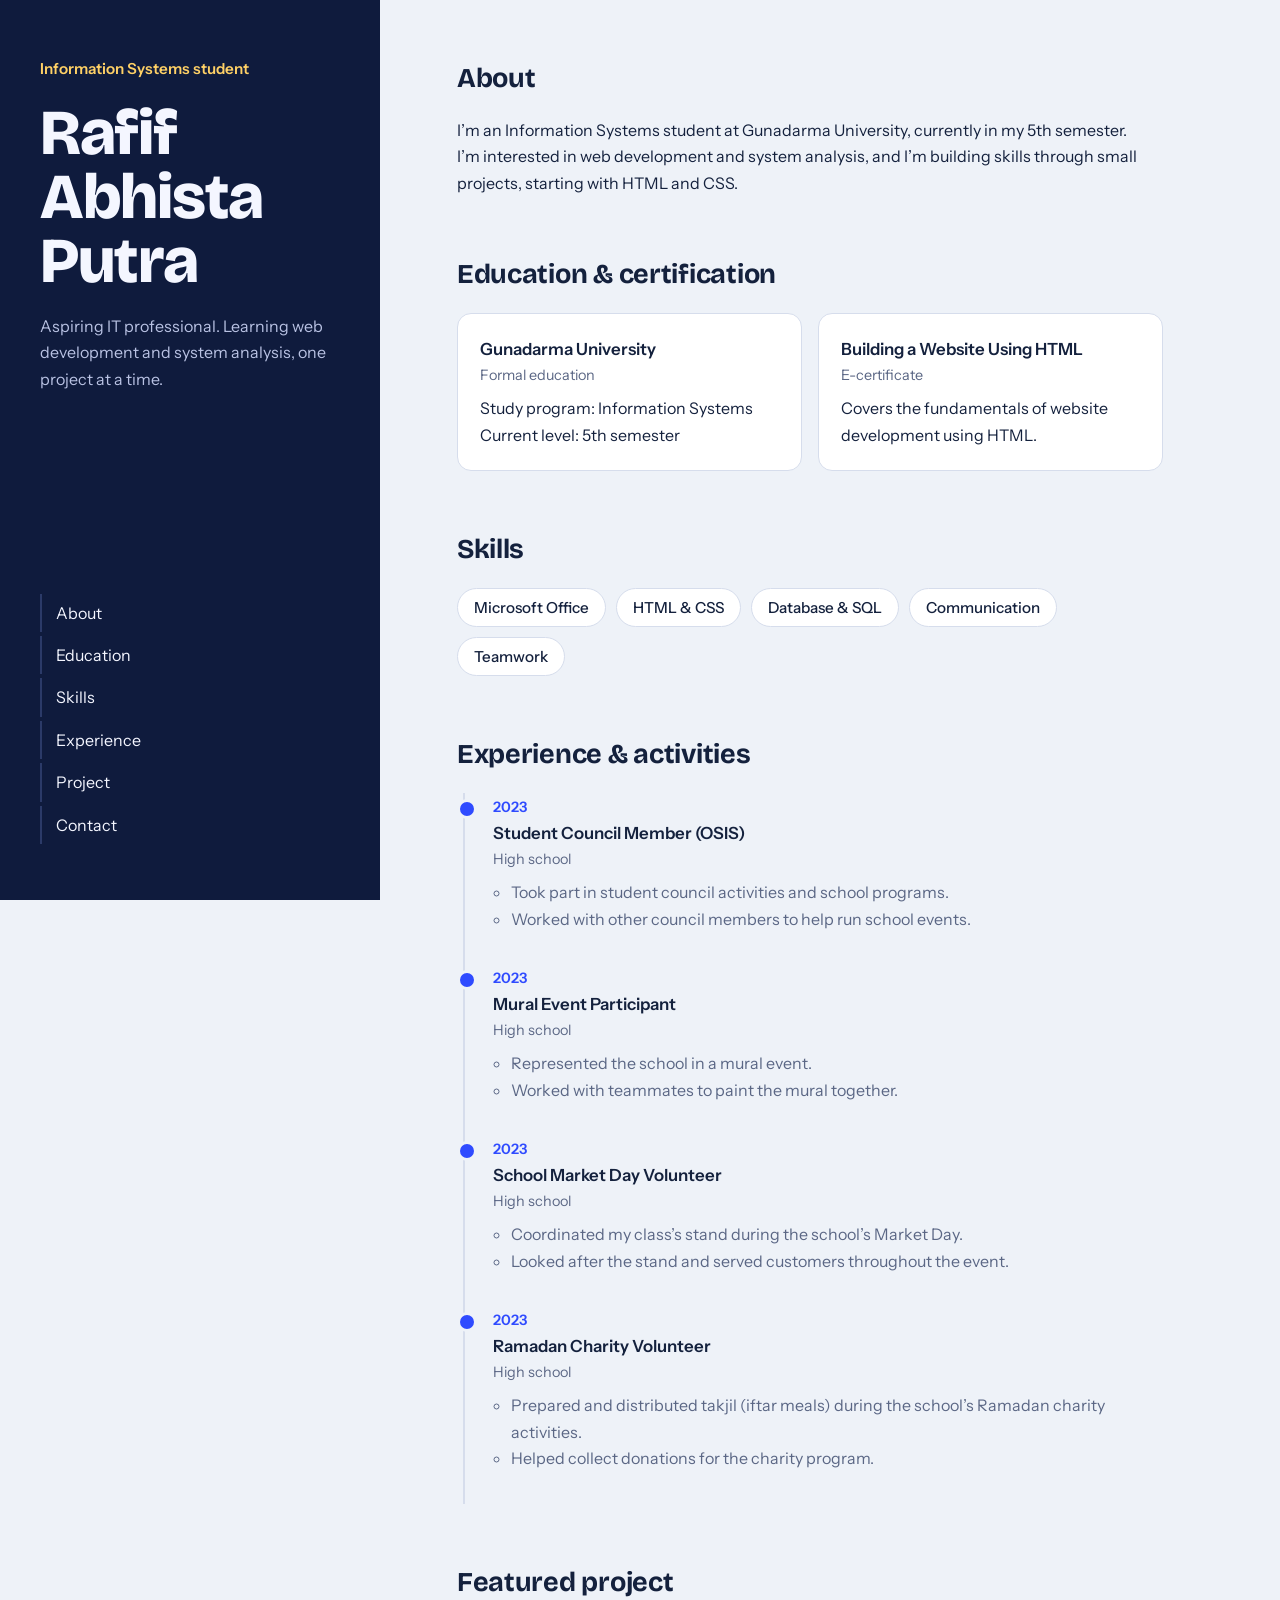
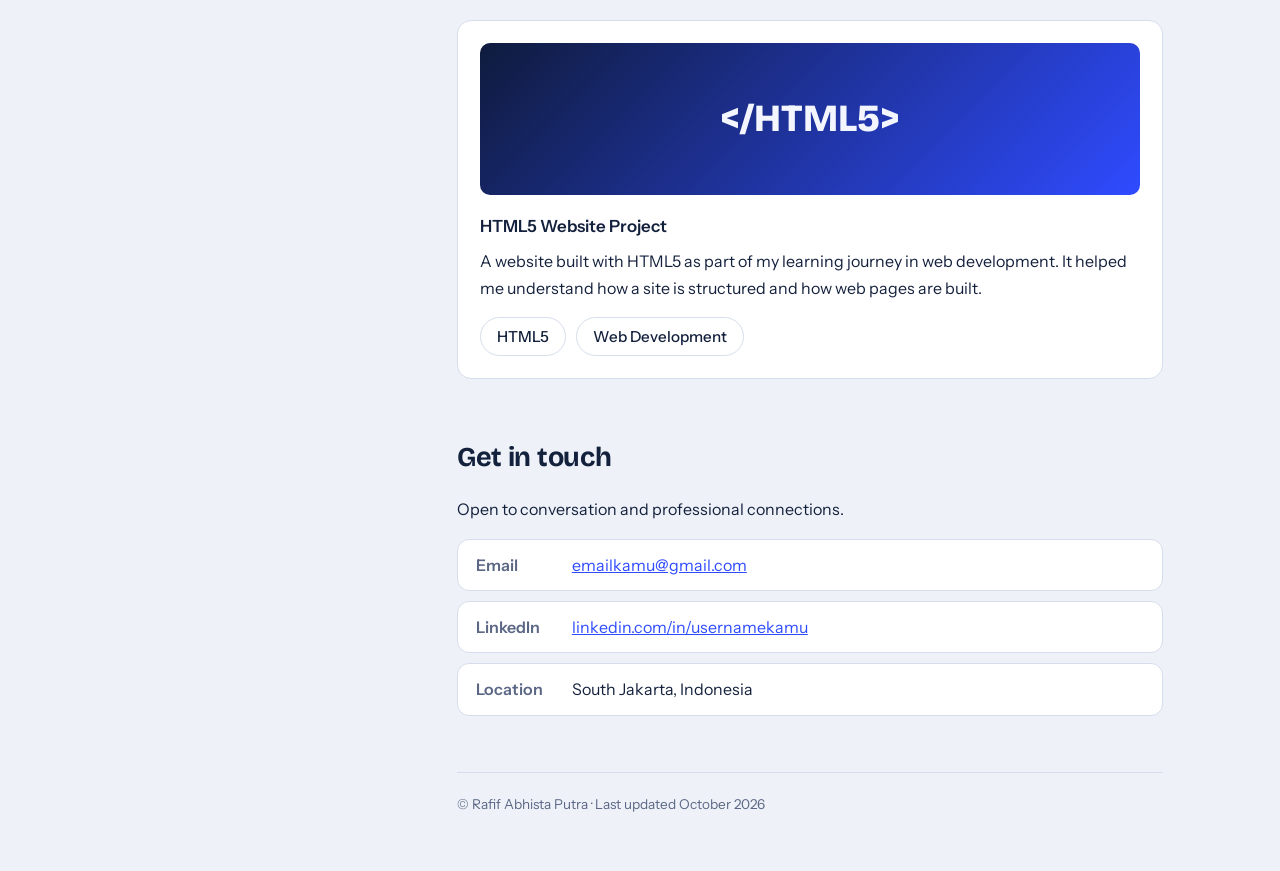
==== index.html @ eb9966f5 "Add files via upload" ====
<!DOCTYPE html>
<html lang="en">
<head>
<meta charset="UTF-8">
<meta name="viewport" content="width=device-width, initial-scale=1">
<title>Rafif Abhista Putra | CV</title>
<meta name="description" content="CV and portfolio of Rafif Abhista Putra, Information Systems student at Gunadarma University.">
<link rel="preconnect" href="https://fonts.googleapis.com">
<link rel="preconnect" href="https://fonts.gstatic.com" crossorigin>
<link href="https://fonts.googleapis.com/css2?family=Bricolage+Grotesque:wght@600;800&family=Instrument+Sans:wght@400;500;600&display=swap" rel="stylesheet">
<link rel="stylesheet" href="style.css">
</head>
<body>
<div class="layout">

  <header class="side">
    <p class="role">Information Systems student</p>
    <h1>Rafif<br>Abhista<br>Putra</h1>
    <p class="tag">Aspiring IT professional. Learning web development and system analysis, one project at a time.</p>
    <nav aria-label="Sections">
      <a href="#about">About</a>
      <a href="#education">Education</a>
      <a href="#skills">Skills</a>
      <a href="#experience">Experience</a>
      <a href="#project">Project</a>
      <a href="#contact">Contact</a>
    </nav>
  </header>

  <main>
    <section id="about">
      <h2>About</h2>
      <p>I’m an Information Systems student at Gunadarma University, currently in my 5th semester. I’m interested in web development and system analysis, and I’m building skills through small projects, starting with HTML and CSS.</p>
    </section>

    <section id="education">
      <h2>Education &amp; certification</h2>
      <div class="grid">
        <article class="card">
          <h3>Gunadarma University</h3>
          <p class="meta">Formal education</p>
          <p>Study program: Information Systems<br>Current level: 5th semester</p>
        </article>
        <article class="card">
          <h3>Building a Website Using HTML</h3>
          <p class="meta">E-certificate</p>
          <p>Covers the fundamentals of website development using HTML.</p>
        </article>
      </div>
    </section>

    <section id="skills">
      <h2>Skills</h2>
      <ul class="chips">
        <li>Microsoft Office</li>
        <li>HTML &amp; CSS</li>
        <li>Database &amp; SQL</li>
        <li>Communication</li>
        <li>Teamwork</li>
      </ul>
    </section>

    <section id="experience">
      <h2>Experience &amp; activities</h2>
      <ol class="timeline">
        <li>
          <time>2023</time>
          <h3>Student Council Member (OSIS)</h3>
          <p class="meta">High school</p>
          <ul>
            <li>Took part in student council activities and school programs.</li>
            <li>Worked with other council members to help run school events.</li>
          </ul>
        </li>
        <li>
          <time>2023</time>
          <h3>Mural Event Participant</h3>
          <p class="meta">High school</p>
          <ul>
            <li>Represented the school in a mural event.</li>
            <li>Worked with teammates to paint the mural together.</li>
          </ul>
        </li>
        <li>
          <time>2023</time>
          <h3>School Market Day Volunteer</h3>
          <p class="meta">High school</p>
          <ul>
            <li>Coordinated my class’s stand during the school’s Market Day.</li>
            <li>Looked after the stand and served customers throughout the event.</li>
          </ul>
        </li>
        <li>
          <time>2023</time>
          <h3>Ramadan Charity Volunteer</h3>
          <p class="meta">High school</p>
          <ul>
            <li>Prepared and distributed takjil (iftar meals) during the school’s Ramadan charity activities.</li>
            <li>Helped collect donations for the charity program.</li>
          </ul>
        </li>
      </ol>
    </section>

    <section id="project">
      <h2>Featured project</h2>
      <article class="card project">
        <div class="banner" aria-hidden="true">&lt;/HTML5&gt;</div>
        <h3>HTML5 Website Project</h3>
        <p>A website built with HTML5 as part of my learning journey in web development. It helped me understand how a site is structured and how web pages are built.</p>
        <ul class="chips"><li>HTML5</li><li>Web Development</li></ul>
      </article>
    </section>

    <section id="contact">
      <h2>Get in touch</h2>
      <p>Open to conversation and professional connections.</p>
      <ul class="contact">
        <li><span>Email</span><a href="mailto:emailkamu@gmail.com">emailkamu@gmail.com</a></li>
        <li><span>LinkedIn</span><a href="https://www.linkedin.com/in/usernamekamu">linkedin.com/in/usernamekamu</a></li>
        <li><span>Location</span>South Jakarta, Indonesia</li>
      </ul>
    </section>

    <footer>© Rafif Abhista Putra · Last updated October 2026</footer>
  </main>

</div>
</body>
</html>
---- style.css ----
:root {
  --bg: #eef2f8;
  --surface: #ffffff;
  --ink: #14213d;
  --muted: #5b6785;
  --line: #d6ddec;
  --brand: #2f4bff;
  --side: #0f1b3d;
  --side-ink: #f4f6ff;
  --accent: #ffd166;
}

* { box-sizing: border-box; margin: 0; padding: 0; }
html { scroll-behavior: smooth; }

body {
  font-family: "Instrument Sans", system-ui, -apple-system, "Segoe UI", sans-serif;
  background: var(--bg);
  color: var(--ink);
  line-height: 1.65;
}

a { color: var(--brand); }
:focus-visible { outline: 3px solid var(--accent); outline-offset: 3px; }

.layout {
  display: grid;
  grid-template-columns: minmax(280px, 380px) 1fr;
  min-height: 100vh;
}

/* Sidebar */
.side {
  background: var(--side);
  color: var(--side-ink);
  padding: 56px 40px;
  position: sticky;
  top: 0;
  height: 100vh;
  display: flex;
  flex-direction: column;
  gap: 20px;
}
.role { color: var(--accent); font-weight: 600; font-size: 0.95rem; }
.side h1 {
  font-family: "Bricolage Grotesque", Georgia, serif;
  font-weight: 800;
  font-size: clamp(2.6rem, 5vw, 4rem);
  line-height: 1;
  letter-spacing: -0.02em;
}
.tag { color: #b9c2e3; max-width: 30ch; }
.side nav { margin-top: auto; display: flex; flex-direction: column; gap: 4px; }
.side nav a {
  color: var(--side-ink);
  text-decoration: none;
  padding: 6px 0 6px 14px;
  border-left: 2px solid #2b3a68;
  transition: border-color 0.2s, padding-left 0.2s;
}
.side nav a:hover { border-color: var(--accent); padding-left: 20px; }

/* Content */
main { padding: 56px clamp(24px, 6vw, 80px); max-width: 860px; }
section { margin-bottom: 56px; scroll-margin-top: 24px; }
h2 {
  font-family: "Bricolage Grotesque", Georgia, serif;
  font-size: 1.7rem;
  letter-spacing: -0.01em;
  margin-bottom: 16px;
}
h3 { font-size: 1.05rem; font-weight: 600; }
.meta { color: var(--muted); font-size: 0.9rem; margin-bottom: 8px; }
section > p { max-width: 62ch; }

.grid { display: grid; grid-template-columns: repeat(auto-fit, minmax(240px, 1fr)); gap: 16px; }
.card {
  background: var(--surface);
  border: 1px solid var(--line);
  border-radius: 14px;
  padding: 22px;
}

/* Skills / chips */
.chips { list-style: none; display: flex; flex-wrap: wrap; gap: 10px; }
.chips li {
  background: var(--surface);
  border: 1px solid var(--line);
  border-radius: 999px;
  padding: 6px 16px;
  font-weight: 500;
  font-size: 0.95rem;
}

/* Timeline */
.timeline { list-style: none; border-left: 2px solid var(--line); margin-left: 6px; }
.timeline > li { position: relative; padding: 0 0 32px 28px; }
.timeline > li::before {
  content: "";
  position: absolute;
  left: -8px; top: 6px;
  width: 14px; height: 14px;
  background: var(--brand);
  border: 3px solid var(--bg);
  border-radius: 50%;
}
.timeline time { font-weight: 600; color: var(--brand); font-size: 0.9rem; }
.timeline ul { padding-left: 18px; color: var(--muted); }

/* Project */
.project .banner {
  background: linear-gradient(135deg, var(--side), var(--brand));
  color: var(--side-ink);
  font-family: "Bricolage Grotesque", Georgia, serif;
  font-weight: 800;
  font-size: clamp(1.6rem, 4vw, 2.4rem);
  text-align: center;
  padding: 44px 16px;
  border-radius: 10px;
  margin-bottom: 18px;
}
.project p { margin: 8px 0 16px; }

/* Contact */
.contact { list-style: none; display: grid; gap: 10px; margin-top: 16px; }
.contact li {
  background: var(--surface);
  border: 1px solid var(--line);
  border-radius: 12px;
  padding: 12px 18px;
  display: flex;
  gap: 16px;
  flex-wrap: wrap;
}
.contact span { min-width: 80px; color: var(--muted); font-weight: 600; }

footer { color: var(--muted); font-size: 0.85rem; border-top: 1px solid var(--line); padding-top: 20px; }

/* Mobile */
@media (max-width: 800px) {
  .layout { grid-template-columns: 1fr; }
  .side { position: static; height: auto; padding: 40px 24px; }
  .side nav { flex-direction: row; flex-wrap: wrap; gap: 8px 16px; margin-top: 8px; }
  .side nav a { border-left: 0; padding: 4px 0; border-bottom: 2px solid #2b3a68; }
  .side nav a:hover { padding-left: 0; }
  main { padding: 40px 24px; }
}

@media (prefers-reduced-motion: reduce) {
  html { scroll-behavior: auto; }
  * { transition: none !important; }
}
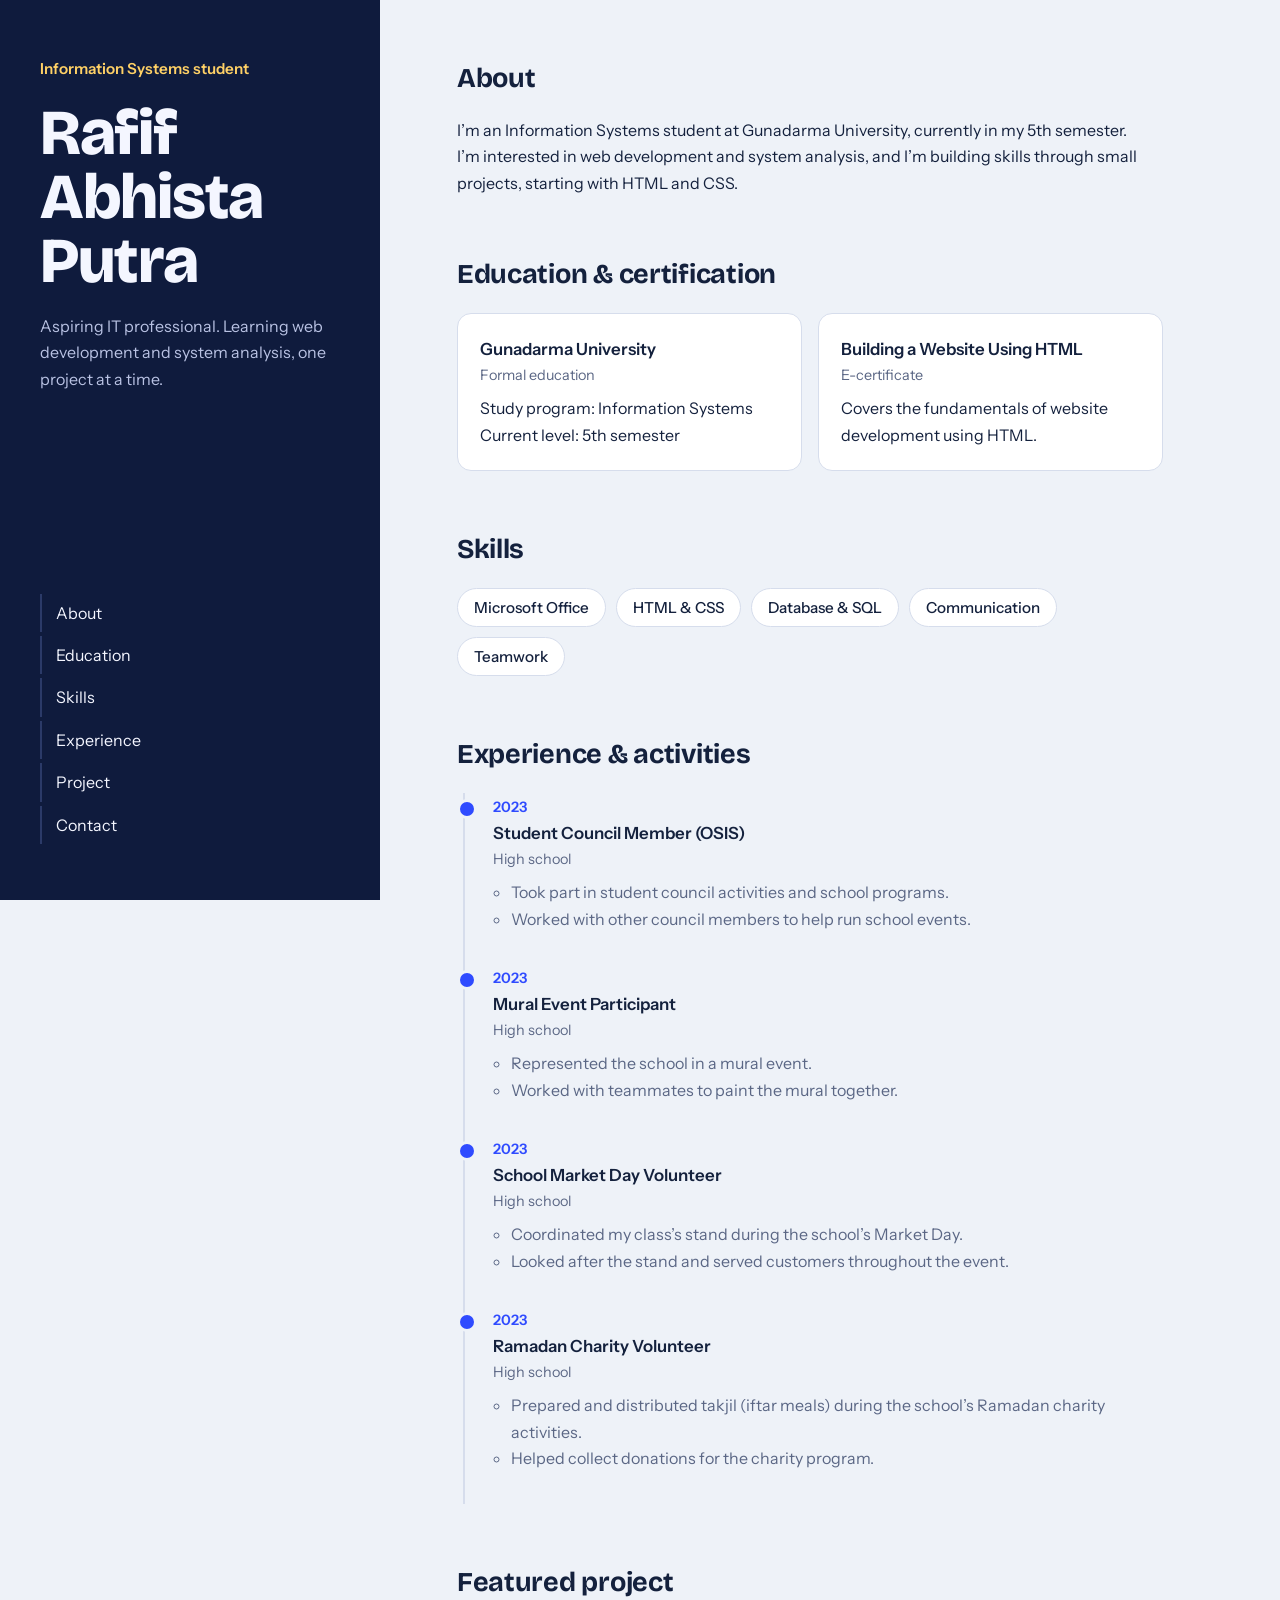
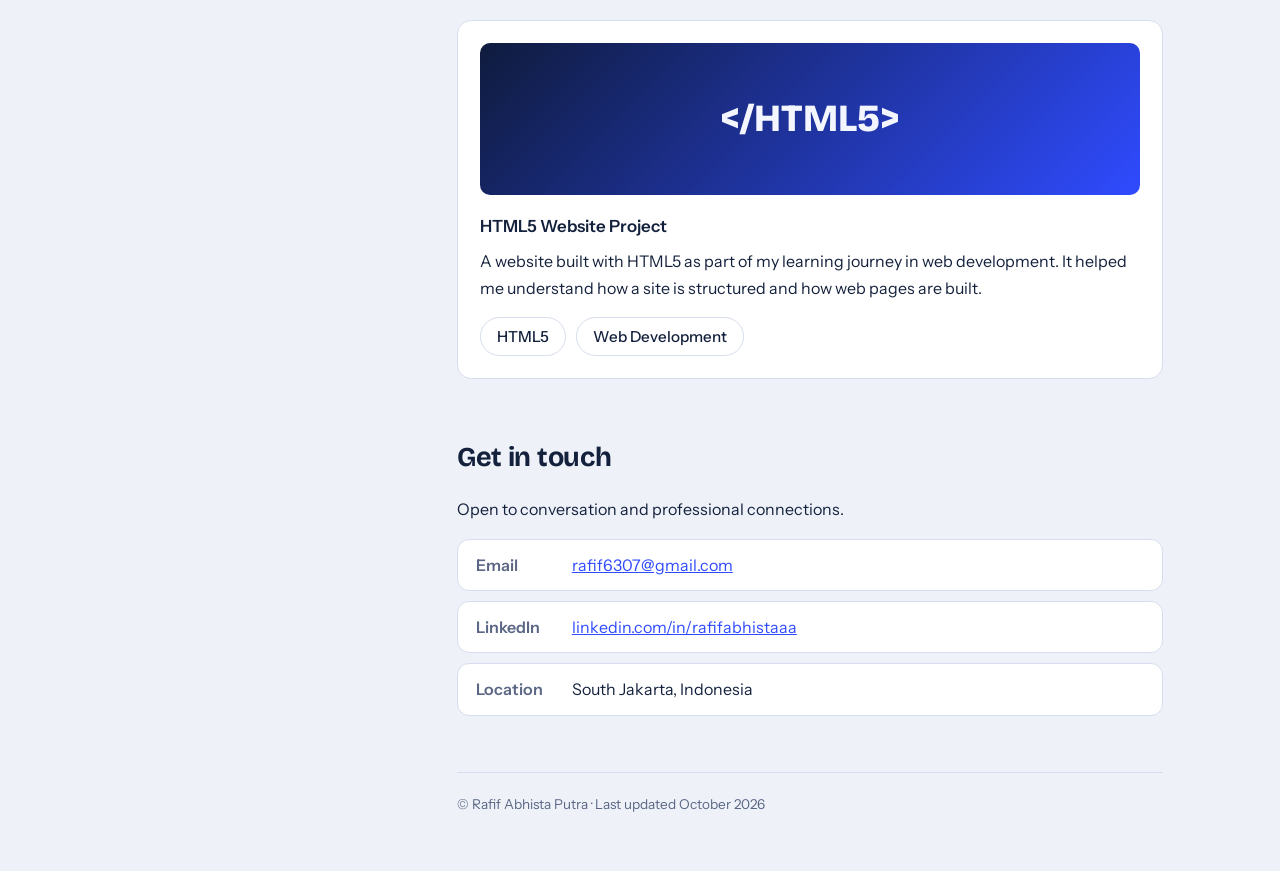
==== commit 7225d04e: "Update index.html" ====
--- a/index.html
+++ b/index.html
@@ -116,8 +116,8 @@
       <h2>Get in touch</h2>
       <p>Open to conversation and professional connections.</p>
       <ul class="contact">
-        <li><span>Email</span><a href="mailto:emailkamu@gmail.com">emailkamu@gmail.com</a></li>
-        <li><span>LinkedIn</span><a href="https://www.linkedin.com/in/usernamekamu">linkedin.com/in/usernamekamu</a></li>
+        <li><span>Email</span><a href="mailto:rafif6307@gmail.com">rafif6307@gmail.com</a></li>
+        <li><span>LinkedIn</span><a href="https://www.linkedin.com/in/rafifabhistaaa">linkedin.com/in/rafifabhistaaa</a></li>
         <li><span>Location</span>South Jakarta, Indonesia</li>
       </ul>
     </section>
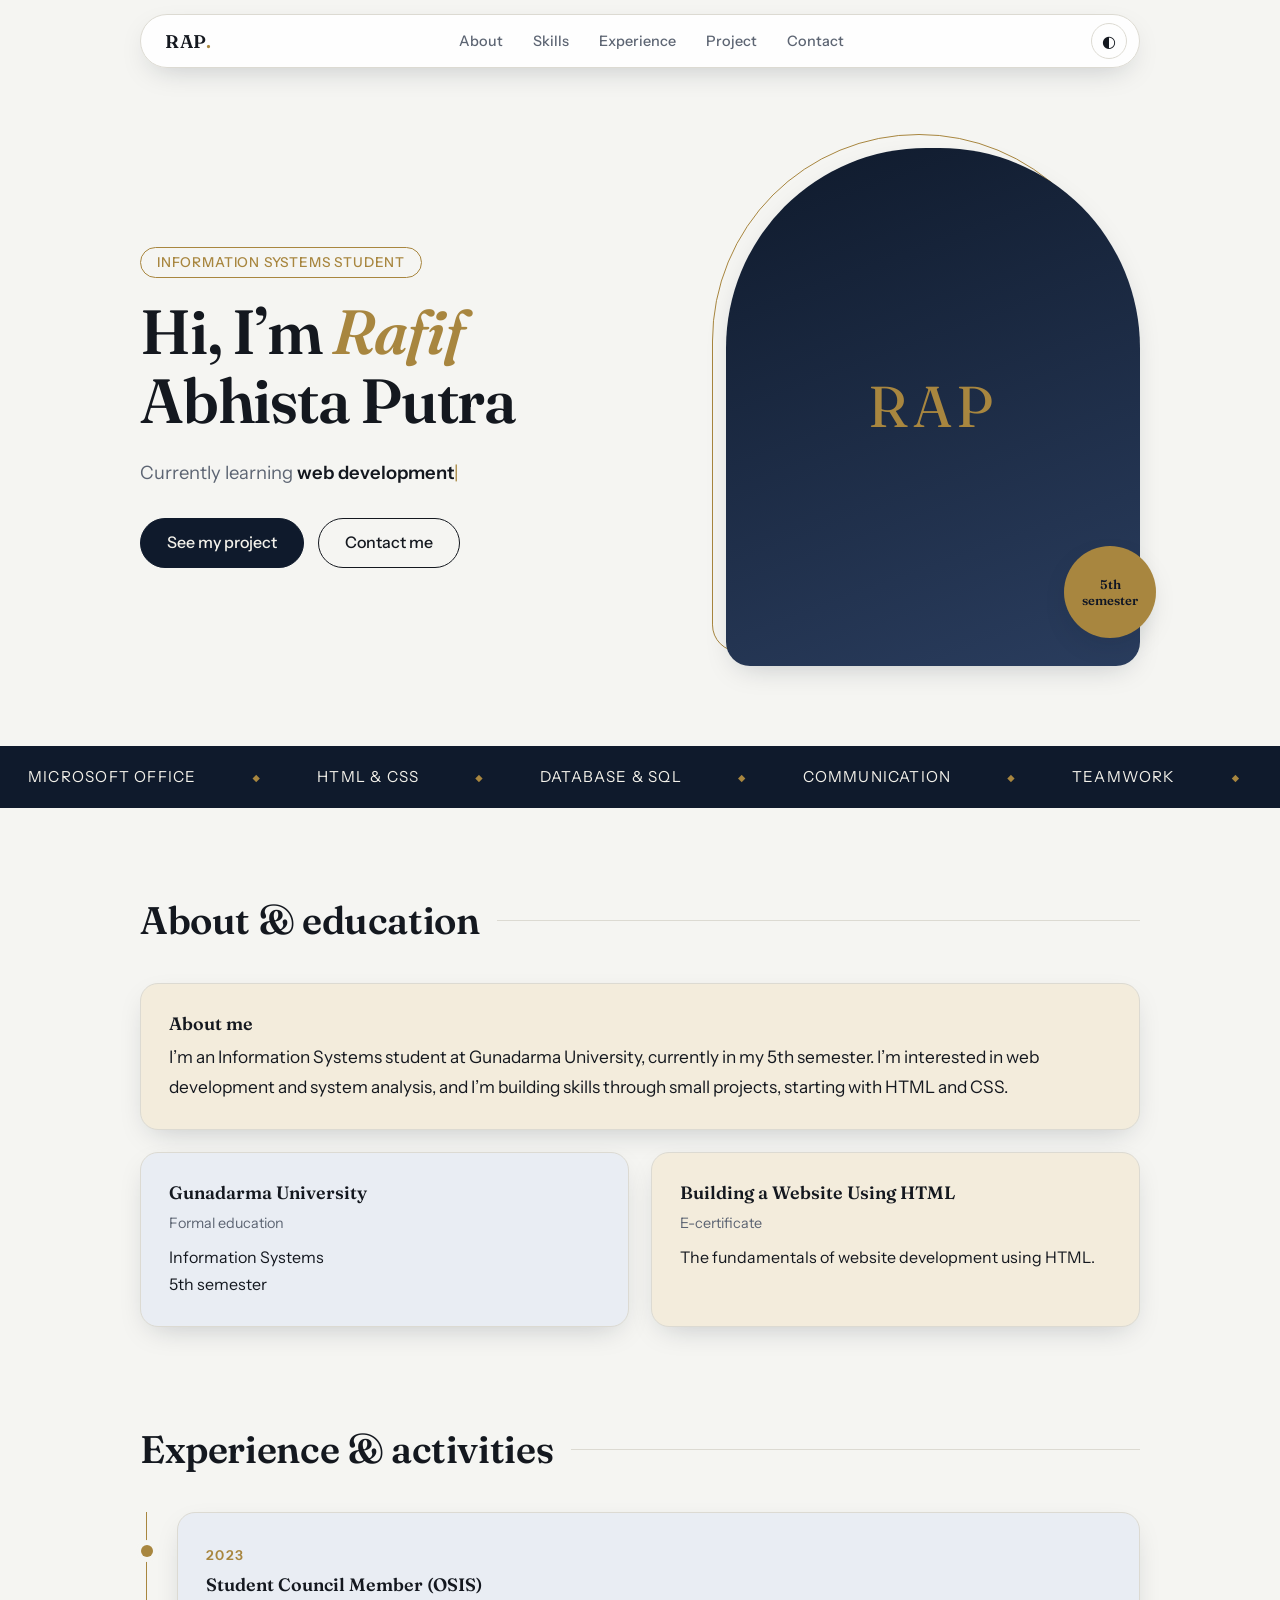
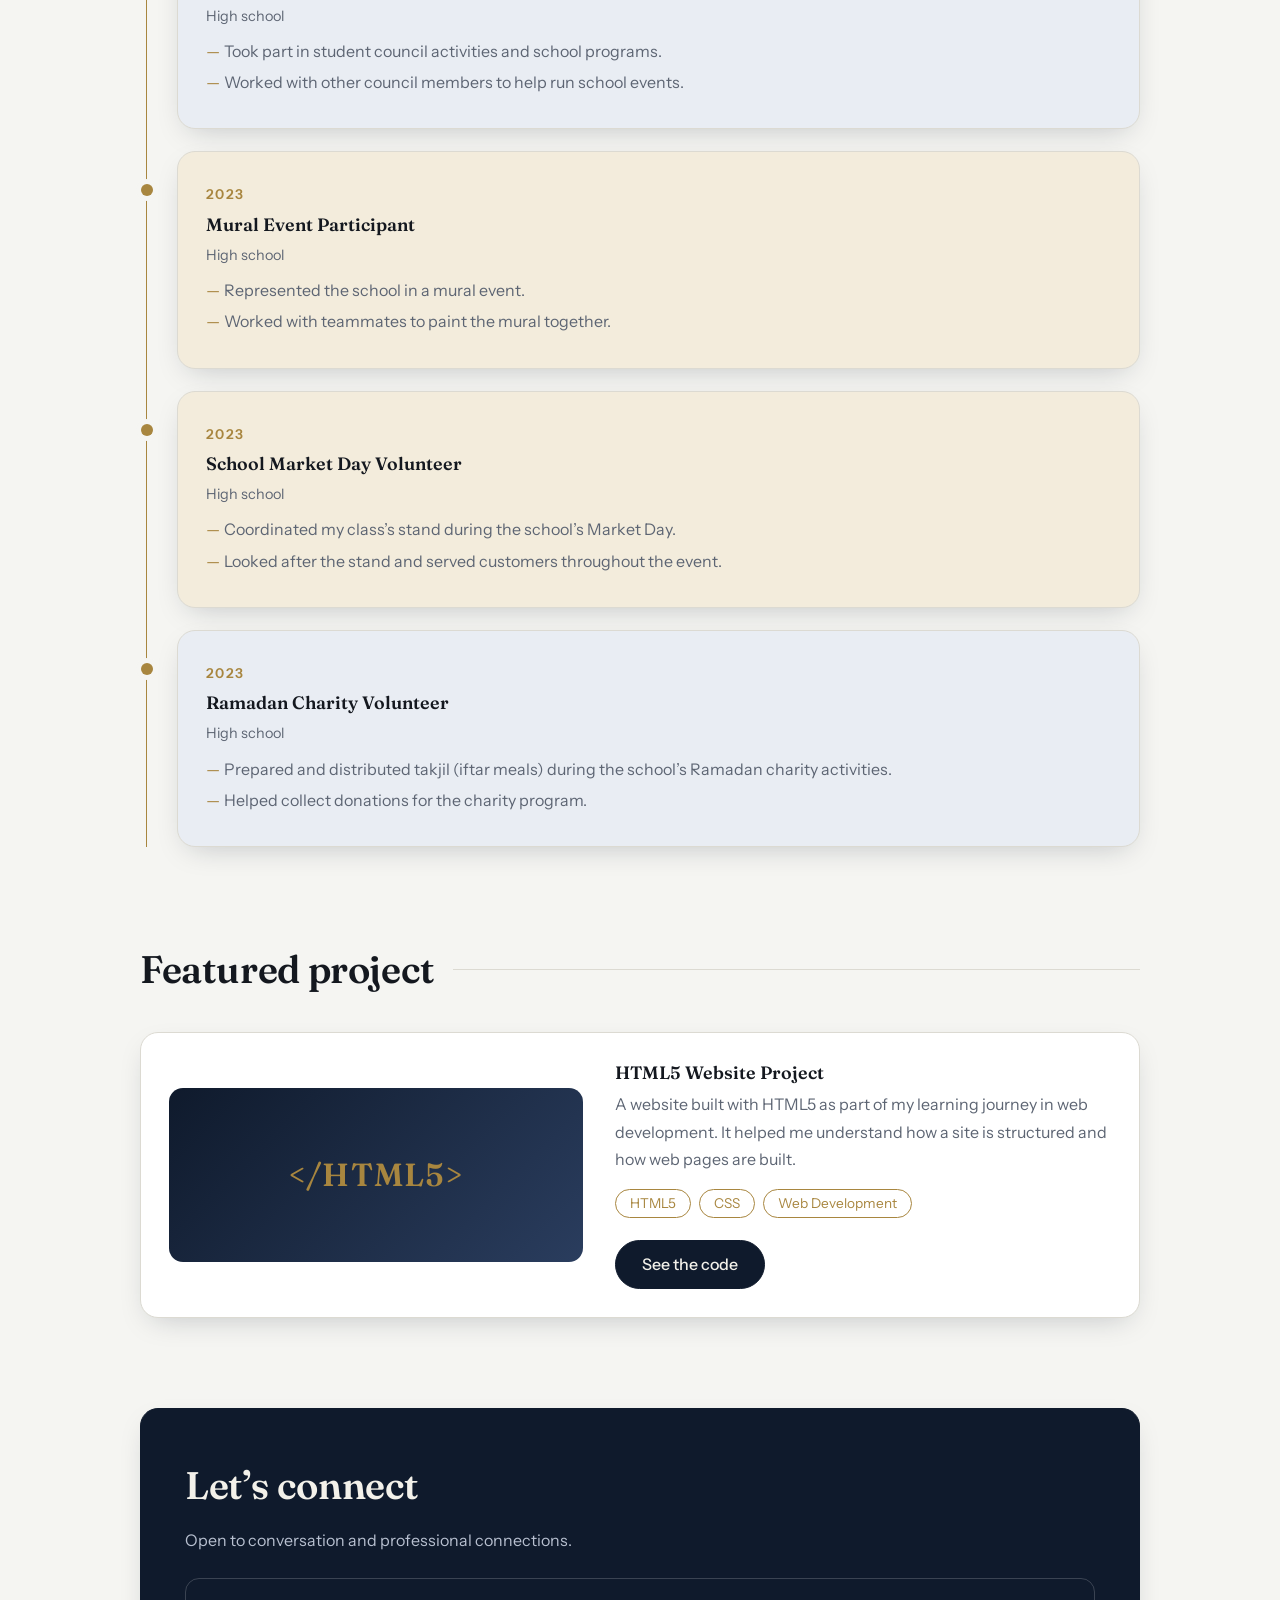
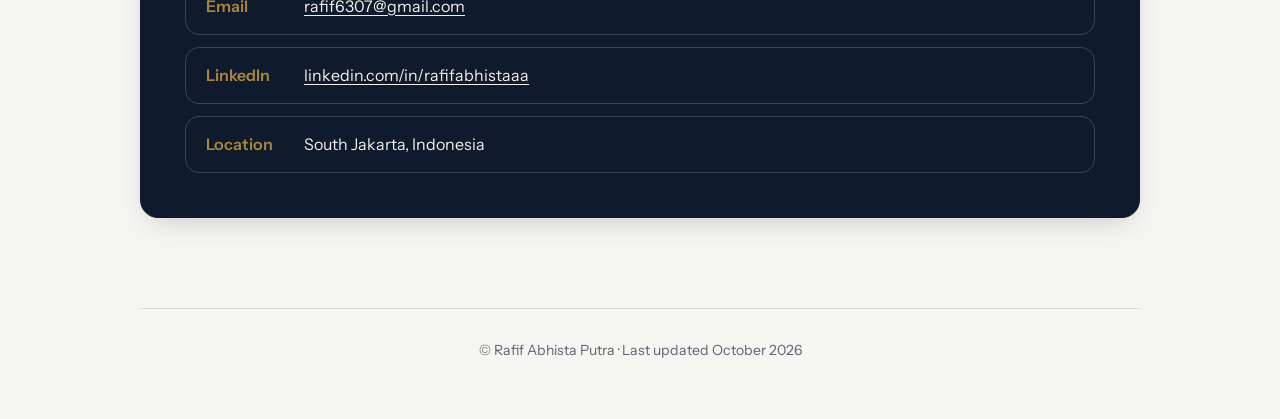
==== commit 4d1a21ec: "index.html" ====
--- a/index.html
+++ b/index.html
@@ -5,126 +5,140 @@
 <meta name="viewport" content="width=device-width, initial-scale=1">
 <title>Rafif Abhista Putra | CV</title>
 <meta name="description" content="CV and portfolio of Rafif Abhista Putra, Information Systems student at Gunadarma University.">
+<script>document.documentElement.classList.add('js')</script>
 <link rel="preconnect" href="https://fonts.googleapis.com">
 <link rel="preconnect" href="https://fonts.gstatic.com" crossorigin>
-<link href="https://fonts.googleapis.com/css2?family=Bricolage+Grotesque:wght@600;800&family=Instrument+Sans:wght@400;500;600&display=swap" rel="stylesheet">
+<link href="https://fonts.googleapis.com/css2?family=Fraunces:opsz,wght@9..144,500;600&family=Instrument+Sans:wght@400;500;600&display=swap" rel="stylesheet">
 <link rel="stylesheet" href="style.css">
+<script src="script.js" defer></script>
 </head>
 <body>
-<div class="layout">
 
-  <header class="side">
-    <p class="role">Information Systems student</p>
-    <h1>Rafif<br>Abhista<br>Putra</h1>
-    <p class="tag">Aspiring IT professional. Learning web development and system analysis, one project at a time.</p>
-    <nav aria-label="Sections">
-      <a href="#about">About</a>
-      <a href="#education">Education</a>
-      <a href="#skills">Skills</a>
-      <a href="#experience">Experience</a>
-      <a href="#project">Project</a>
-      <a href="#contact">Contact</a>
-    </nav>
-  </header>
+<header class="nav">
+  <a class="logo" href="#top">RAP<span>.</span></a>
+  <nav aria-label="Sections">
+    <a href="#about">About</a>
+    <a href="#skills">Skills</a>
+    <a href="#experience">Experience</a>
+    <a href="#project">Project</a>
+    <a href="#contact">Contact</a>
+  </nav>
+  <button id="theme" aria-label="Toggle dark mode">◐</button>
+</header>
 
-  <main>
-    <section id="about">
-      <h2>About</h2>
-      <p>I’m an Information Systems student at Gunadarma University, currently in my 5th semester. I’m interested in web development and system analysis, and I’m building skills through small projects, starting with HTML and CSS.</p>
-    </section>
+<main id="top">
+  <section class="hero">
+    <div class="hero-text">
+      <p class="chip">Information Systems student</p>
+      <h1>Hi, I’m <mark>Rafif</mark> Abhista Putra</h1>
+      <p class="lead">Currently learning <strong id="typed"></strong><span class="caret">|</span></p>
+      <div class="btns">
+        <a class="btn primary" href="#project">See my project</a>
+        <a class="btn" href="#contact">Contact me</a>
+      </div>
+    </div>
+    <div class="photo">
+      <div class="initials">RAP</div>
+      <img src="foto.jpg" alt="Photo of Rafif Abhista Putra" onerror="this.remove()">
+      <span class="sticker">5th<br>semester</span>
+    </div>
+  </section>
 
-    <section id="education">
-      <h2>Education &amp; certification</h2>
-      <div class="grid">
-        <article class="card">
-          <h3>Gunadarma University</h3>
-          <p class="meta">Formal education</p>
-          <p>Study program: Information Systems<br>Current level: 5th semester</p>
-        </article>
-        <article class="card">
-          <h3>Building a Website Using HTML</h3>
-          <p class="meta">E-certificate</p>
-          <p>Covers the fundamentals of website development using HTML.</p>
-        </article>
-      </div>
-    </section>
+  <div class="marquee" id="skills" aria-label="Skills">
+    <div class="track">
+      <span>Microsoft Office</span><span>HTML &amp; CSS</span><span>Database &amp; SQL</span><span>Communication</span><span>Teamwork</span>
+      <span>Microsoft Office</span><span>HTML &amp; CSS</span><span>Database &amp; SQL</span><span>Communication</span><span>Teamwork</span>
+    </div>
+  </div>
 
-    <section id="skills">
-      <h2>Skills</h2>
-      <ul class="chips">
-        <li>Microsoft Office</li>
-        <li>HTML &amp; CSS</li>
-        <li>Database &amp; SQL</li>
-        <li>Communication</li>
-        <li>Teamwork</li>
-      </ul>
-    </section>
+  <section id="about" class="wrap">
+    <h2 class="reveal">About &amp; education</h2>
+    <div class="bento">
+      <article class="card c-yellow wide reveal">
+        <h3>About me</h3>
+        <p>I’m an Information Systems student at Gunadarma University, currently in my 5th semester. I’m interested in web development and system analysis, and I’m building skills through small projects, starting with HTML and CSS.</p>
+      </article>
+      <article class="card c-blue reveal">
+        <h3>Gunadarma University</h3>
+        <p class="meta">Formal education</p>
+        <p>Information Systems<br>5th semester</p>
+      </article>
+      <article class="card c-pink reveal">
+        <h3>Building a Website Using HTML</h3>
+        <p class="meta">E-certificate</p>
+        <p>The fundamentals of website development using HTML.</p>
+      </article>
+    </div>
+  </section>
 
-    <section id="experience">
-      <h2>Experience &amp; activities</h2>
-      <ol class="timeline">
-        <li>
-          <time>2023</time>
-          <h3>Student Council Member (OSIS)</h3>
-          <p class="meta">High school</p>
-          <ul>
-            <li>Took part in student council activities and school programs.</li>
-            <li>Worked with other council members to help run school events.</li>
-          </ul>
-        </li>
-        <li>
-          <time>2023</time>
-          <h3>Mural Event Participant</h3>
-          <p class="meta">High school</p>
-          <ul>
-            <li>Represented the school in a mural event.</li>
-            <li>Worked with teammates to paint the mural together.</li>
-          </ul>
-        </li>
-        <li>
-          <time>2023</time>
-          <h3>School Market Day Volunteer</h3>
-          <p class="meta">High school</p>
-          <ul>
-            <li>Coordinated my class’s stand during the school’s Market Day.</li>
-            <li>Looked after the stand and served customers throughout the event.</li>
-          </ul>
-        </li>
-        <li>
-          <time>2023</time>
-          <h3>Ramadan Charity Volunteer</h3>
-          <p class="meta">High school</p>
-          <ul>
-            <li>Prepared and distributed takjil (iftar meals) during the school’s Ramadan charity activities.</li>
-            <li>Helped collect donations for the charity program.</li>
-          </ul>
-        </li>
-      </ol>
-    </section>
+  <section id="experience" class="wrap">
+    <h2 class="reveal">Experience &amp; activities</h2>
+    <ol class="timeline">
+      <li class="card c-mint reveal">
+        <time>2023</time>
+        <h3>Student Council Member (OSIS)</h3>
+        <p class="meta">High school</p>
+        <ul>
+          <li>Took part in student council activities and school programs.</li>
+          <li>Worked with other council members to help run school events.</li>
+        </ul>
+      </li>
+      <li class="card c-yellow reveal">
+        <time>2023</time>
+        <h3>Mural Event Participant</h3>
+        <p class="meta">High school</p>
+        <ul>
+          <li>Represented the school in a mural event.</li>
+          <li>Worked with teammates to paint the mural together.</li>
+        </ul>
+      </li>
+      <li class="card c-pink reveal">
+        <time>2023</time>
+        <h3>School Market Day Volunteer</h3>
+        <p class="meta">High school</p>
+        <ul>
+          <li>Coordinated my class’s stand during the school’s Market Day.</li>
+          <li>Looked after the stand and served customers throughout the event.</li>
+        </ul>
+      </li>
+      <li class="card c-blue reveal">
+        <time>2023</time>
+        <h3>Ramadan Charity Volunteer</h3>
+        <p class="meta">High school</p>
+        <ul>
+          <li>Prepared and distributed takjil (iftar meals) during the school’s Ramadan charity activities.</li>
+          <li>Helped collect donations for the charity program.</li>
+        </ul>
+      </li>
+    </ol>
+  </section>
 
-    <section id="project">
-      <h2>Featured project</h2>
-      <article class="card project">
-        <div class="banner" aria-hidden="true">&lt;/HTML5&gt;</div>
+  <section id="project" class="wrap">
+    <h2 class="reveal">Featured project</h2>
+    <article class="card project reveal">
+      <div class="banner" aria-hidden="true">&lt;/HTML5&gt;</div>
+      <div>
         <h3>HTML5 Website Project</h3>
         <p>A website built with HTML5 as part of my learning journey in web development. It helped me understand how a site is structured and how web pages are built.</p>
-        <ul class="chips"><li>HTML5</li><li>Web Development</li></ul>
-      </article>
-    </section>
+        <p class="tags"><span>HTML5</span><span>CSS</span><span>Web Development</span></p>
+        <a class="btn primary" href="https://github.com/rafifabhistaa/cv-rafif" target="_blank" rel="noopener">See the code</a>
+      </div>
+    </article>
+  </section>
 
-    <section id="contact">
-      <h2>Get in touch</h2>
+  <section id="contact" class="wrap">
+    <div class="card contact reveal">
+      <h2>Let’s connect</h2>
       <p>Open to conversation and professional connections.</p>
-      <ul class="contact">
+      <ul>
         <li><span>Email</span><a href="mailto:rafif6307@gmail.com">rafif6307@gmail.com</a></li>
-        <li><span>LinkedIn</span><a href="https://www.linkedin.com/in/rafifabhistaaa">linkedin.com/in/rafifabhistaaa</a></li>
+        <li><span>LinkedIn</span><a href="https://www.linkedin.com/in/rafifabhistaaa" target="_blank" rel="noopener">linkedin.com/in/rafifabhistaaa</a></li>
         <li><span>Location</span>South Jakarta, Indonesia</li>
       </ul>
-    </section>
+    </div>
+  </section>
+</main>
 
-    <footer>© Rafif Abhista Putra · Last updated October 2026</footer>
-  </main>
-
-</div>
+<footer>© Rafif Abhista Putra · Last updated October 2026</footer>
 </body>
 </html>
--- a/style.css
+++ b/style.css
@@ -1,152 +1,126 @@
 :root {
-  --bg: #eef2f8;
-  --surface: #ffffff;
-  --ink: #14213d;
-  --muted: #5b6785;
-  --line: #d6ddec;
-  --brand: #2f4bff;
-  --side: #0f1b3d;
-  --side-ink: #f4f6ff;
-  --accent: #ffd166;
+  --bg: #f5f5f2; --card: #ffffff; --ink: #14181f; --muted: #5d6573; --line: #dcdad2;
+  --accent: #a8863f; --navy: #0f1a2c; --ivory: #f3f1ea;
+  --gold-tint: #f3ecdc; --slate-tint: #e9edf3;
+  --shadow: 0 10px 30px -12px rgba(15, 26, 44, .25);
+}
+html[data-theme="dark"] {
+  --bg: #0c1220; --card: #141d30; --ink: #eceae3; --muted: #9aa3b5; --line: #26324a;
+  --accent: #d4b46f; --navy: #162238; --ivory: #eceae3;
+  --gold-tint: #1d2132; --slate-tint: #172338;
+  --shadow: 0 10px 30px -12px rgba(0, 0, 0, .6);
 }
 
 * { box-sizing: border-box; margin: 0; padding: 0; }
-html { scroll-behavior: smooth; }
+html { scroll-behavior: smooth; scroll-padding-top: 90px; }
+body { font-family: "Instrument Sans", system-ui, -apple-system, "Segoe UI", sans-serif; background: var(--bg); color: var(--ink); line-height: 1.7; }
+a { color: inherit; }
+:focus-visible { outline: 2px solid var(--accent); outline-offset: 3px; }
+ul, ol { list-style: none; }
+h1, h2, h3, .logo, .sticker { font-family: "Fraunces", Georgia, "Times New Roman", serif; font-weight: 600; }
 
-body {
-  font-family: "Instrument Sans", system-ui, -apple-system, "Segoe UI", sans-serif;
-  background: var(--bg);
-  color: var(--ink);
-  line-height: 1.65;
+/* Nav */
+.nav { position: sticky; top: 14px; z-index: 10; margin: 14px auto 0; width: min(1000px, calc(100% - 28px)); display: flex; align-items: center; justify-content: space-between; gap: 12px; background: color-mix(in srgb, var(--card) 88%, transparent); backdrop-filter: blur(10px); border: 1px solid var(--line); border-radius: 999px; padding: 8px 12px 8px 24px; box-shadow: var(--shadow); }
+.logo { text-decoration: none; font-size: 1.15rem; letter-spacing: .04em; }
+.logo span { color: var(--accent); }
+.nav nav { display: flex; gap: 2px; flex-wrap: wrap; justify-content: center; }
+.nav nav a { text-decoration: none; font-weight: 500; font-size: .9rem; color: var(--muted); padding: 6px 14px; border-radius: 999px; transition: color .2s, background .2s; }
+.nav nav a:hover { color: var(--ink); background: var(--gold-tint); }
+#theme { width: 36px; height: 36px; border-radius: 50%; border: 1px solid var(--line); background: transparent; color: var(--ink); font-size: 1rem; cursor: pointer; transition: transform .4s, border-color .2s; }
+#theme:hover { transform: rotate(180deg); border-color: var(--accent); }
+
+/* Hero */
+.hero { width: min(1000px, calc(100% - 28px)); margin: 0 auto; padding: 80px 0 70px; display: grid; grid-template-columns: 1.3fr 1fr; gap: 48px; align-items: center; }
+.chip { display: inline-block; color: var(--accent); border: 1px solid var(--accent); border-radius: 999px; padding: 3px 16px; font-weight: 500; font-size: .85rem; letter-spacing: .06em; text-transform: uppercase; margin-bottom: 20px; }
+.hero h1 { font-size: clamp(2.2rem, 5.4vw, 3.9rem); line-height: 1.1; letter-spacing: -.02em; }
+mark { background: none; color: var(--accent); font-style: italic; }
+.lead { margin: 22px 0 30px; font-size: 1.15rem; color: var(--muted); }
+.lead strong { color: var(--ink); font-weight: 600; }
+.caret { color: var(--accent); animation: blink 1s steps(2) infinite; }
+@keyframes blink { 50% { opacity: 0; } }
+.btns { display: flex; gap: 14px; flex-wrap: wrap; }
+.btn { display: inline-block; text-decoration: none; font-weight: 500; color: var(--ink); background: transparent; border: 1px solid var(--ink); border-radius: 999px; padding: 10px 26px; transition: transform .2s, background .2s, color .2s, box-shadow .2s; }
+.btn:hover { transform: translateY(-2px); box-shadow: var(--shadow); }
+.btn.primary { background: var(--navy); color: var(--ivory); border-color: var(--navy); }
+html[data-theme="dark"] .btn.primary { background: var(--accent); color: #101624; border-color: var(--accent); }
+
+.photo { position: relative; aspect-ratio: 4/5; border-radius: 200px 200px 24px 24px; background: linear-gradient(160deg, var(--navy), #2a3d5e); box-shadow: var(--shadow); transition: transform .4s; }
+.photo:hover { transform: translateY(-6px); }
+.photo::before { content: ""; position: absolute; inset: -14px 14px 14px -14px; border: 1px solid var(--accent); border-radius: 214px 214px 28px 28px; z-index: -1; }
+.photo .initials { position: absolute; inset: 0; display: grid; place-items: center; font-family: "Fraunces", Georgia, serif; font-size: 3.6rem; color: var(--accent); letter-spacing: .08em; }
+.photo img { position: absolute; inset: 0; width: 100%; height: 100%; object-fit: cover; border-radius: inherit; }
+.sticker { position: absolute; right: -16px; bottom: 28px; width: 92px; height: 92px; display: grid; place-items: center; text-align: center; background: var(--accent); color: #101624; border-radius: 50%; font-size: .8rem; line-height: 1.25; box-shadow: var(--shadow); animation: float 5s ease-in-out infinite; }
+@keyframes float { 0%, 100% { transform: translateY(0); } 50% { transform: translateY(-8px); } }
+
+/* Skills marquee */
+.marquee { overflow: hidden; background: var(--navy); color: var(--ivory); margin: 10px 0 80px; }
+.track { display: flex; width: max-content; animation: slide 32s linear infinite; }
+.marquee:hover .track { animation-play-state: paused; }
+.marquee span { padding: 18px 28px; font-size: .95rem; letter-spacing: .08em; text-transform: uppercase; white-space: nowrap; }
+.marquee span::after { content: "◆"; margin-left: 56px; color: var(--accent); font-size: .6rem; vertical-align: middle; }
+@keyframes slide { to { transform: translateX(-50%); } }
+
+/* Sections */
+.wrap { width: min(1000px, calc(100% - 28px)); margin: 0 auto 90px; }
+h2 { font-size: clamp(1.7rem, 3.6vw, 2.4rem); letter-spacing: -.01em; margin-bottom: 30px; display: flex; align-items: center; gap: 18px; }
+h2::after { content: ""; flex: 1; height: 1px; background: var(--line); }
+h3 { font-size: 1.12rem; line-height: 1.35; margin-bottom: 6px; }
+.meta { color: var(--muted); font-size: .9rem; margin-bottom: 8px; }
+
+.card { background: var(--card); color: var(--ink); border: 1px solid var(--line); border-radius: 18px; padding: 28px; box-shadow: var(--shadow); transition: transform .3s, border-color .3s; }
+.card:hover { transform: translateY(-4px); border-color: var(--accent); }
+.c-yellow, .c-pink { background: var(--gold-tint); }
+.c-blue, .c-mint { background: var(--slate-tint); }
+
+.bento { display: grid; grid-template-columns: repeat(2, 1fr); gap: 22px; }
+.bento .wide { grid-column: 1 / -1; font-size: 1.08rem; }
+
+.timeline { display: grid; gap: 22px; border-left: 1px solid var(--accent); padding-left: 30px; margin-left: 6px; }
+.timeline > li { position: relative; }
+.timeline > li::before { content: ""; position: absolute; left: -37px; top: 32px; width: 12px; height: 12px; border-radius: 50%; background: var(--accent); box-shadow: 0 0 0 5px var(--bg); }
+.timeline time { display: inline-block; color: var(--accent); font-weight: 600; font-size: .85rem; letter-spacing: .1em; margin-bottom: 6px; }
+.timeline ul { margin-top: 10px; color: var(--muted); }
+.timeline ul li { position: relative; padding-left: 18px; margin-bottom: 4px; }
+.timeline ul li::before { content: "—"; position: absolute; left: 0; color: var(--accent); }
+
+.project { display: grid; grid-template-columns: 1fr 1.2fr; gap: 32px; align-items: center; }
+.banner { background: linear-gradient(135deg, var(--navy), #2a3d5e); color: var(--accent); border-radius: 14px; padding: 60px 12px; text-align: center; font-family: "Fraunces", Georgia, serif; font-weight: 600; font-size: clamp(1.4rem, 3vw, 2rem); letter-spacing: .04em; }
+.project p { margin: 6px 0 16px; color: var(--muted); }
+.tags { display: flex; flex-wrap: wrap; gap: 8px; }
+.tags span { border: 1px solid var(--accent); color: var(--accent); border-radius: 999px; padding: 2px 14px; font-size: .85rem; }
+.project .btn { margin-top: 6px; }
+
+.contact { background: var(--navy); color: var(--ivory); border-color: var(--navy); padding: 44px; }
+html[data-theme="dark"] .contact { border-color: var(--line); }
+.contact:hover { transform: none; border-color: var(--accent); }
+.contact h2 { color: var(--ivory); margin-bottom: 8px; }
+.contact h2::after { display: none; }
+.contact p { color: #b8c0d0; }
+.contact ul { display: grid; gap: 12px; margin-top: 24px; }
+.contact li { border: 1px solid rgba(255, 255, 255, .18); border-radius: 14px; padding: 14px 20px; display: flex; gap: 18px; flex-wrap: wrap; transition: border-color .25s, background .25s; }
+.contact li:hover { border-color: var(--accent); background: rgba(255, 255, 255, .04); }
+.contact li span { min-width: 80px; color: var(--accent); font-weight: 600; }
+.contact li a { text-underline-offset: 3px; }
+
+footer { text-align: center; padding: 30px 14px 56px; color: var(--muted); font-size: .88rem; border-top: 1px solid var(--line); width: min(1000px, calc(100% - 28px)); margin: 0 auto; }
+
+/* Scroll reveal (only when JS is on) */
+.js .reveal { opacity: 0; transform: translateY(24px); transition: opacity .7s ease, transform .7s ease, border-color .3s; }
+.js .reveal.in { opacity: 1; transform: none; }
+.js .card.reveal.in:hover { transform: translateY(-4px); }
+.js .contact.reveal.in:hover { transform: none; }
+
+@media (max-width: 760px) {
+  .hero { grid-template-columns: 1fr; padding-top: 48px; }
+  .photo { max-width: 260px; margin: 0 auto 24px; }
+  .nav nav { display: none; }
+  .bento, .project { grid-template-columns: 1fr; }
+  .timeline { padding-left: 22px; }
+  .timeline > li::before { left: -29px; }
+  .contact { padding: 28px; }
 }
-
-a { color: var(--brand); }
-:focus-visible { outline: 3px solid var(--accent); outline-offset: 3px; }
-
-.layout {
-  display: grid;
-  grid-template-columns: minmax(280px, 380px) 1fr;
-  min-height: 100vh;
-}
-
-/* Sidebar */
-.side {
-  background: var(--side);
-  color: var(--side-ink);
-  padding: 56px 40px;
-  position: sticky;
-  top: 0;
-  height: 100vh;
-  display: flex;
-  flex-direction: column;
-  gap: 20px;
-}
-.role { color: var(--accent); font-weight: 600; font-size: 0.95rem; }
-.side h1 {
-  font-family: "Bricolage Grotesque", Georgia, serif;
-  font-weight: 800;
-  font-size: clamp(2.6rem, 5vw, 4rem);
-  line-height: 1;
-  letter-spacing: -0.02em;
-}
-.tag { color: #b9c2e3; max-width: 30ch; }
-.side nav { margin-top: auto; display: flex; flex-direction: column; gap: 4px; }
-.side nav a {
-  color: var(--side-ink);
-  text-decoration: none;
-  padding: 6px 0 6px 14px;
-  border-left: 2px solid #2b3a68;
-  transition: border-color 0.2s, padding-left 0.2s;
-}
-.side nav a:hover { border-color: var(--accent); padding-left: 20px; }
-
-/* Content */
-main { padding: 56px clamp(24px, 6vw, 80px); max-width: 860px; }
-section { margin-bottom: 56px; scroll-margin-top: 24px; }
-h2 {
-  font-family: "Bricolage Grotesque", Georgia, serif;
-  font-size: 1.7rem;
-  letter-spacing: -0.01em;
-  margin-bottom: 16px;
-}
-h3 { font-size: 1.05rem; font-weight: 600; }
-.meta { color: var(--muted); font-size: 0.9rem; margin-bottom: 8px; }
-section > p { max-width: 62ch; }
-
-.grid { display: grid; grid-template-columns: repeat(auto-fit, minmax(240px, 1fr)); gap: 16px; }
-.card {
-  background: var(--surface);
-  border: 1px solid var(--line);
-  border-radius: 14px;
-  padding: 22px;
-}
-
-/* Skills / chips */
-.chips { list-style: none; display: flex; flex-wrap: wrap; gap: 10px; }
-.chips li {
-  background: var(--surface);
-  border: 1px solid var(--line);
-  border-radius: 999px;
-  padding: 6px 16px;
-  font-weight: 500;
-  font-size: 0.95rem;
-}
-
-/* Timeline */
-.timeline { list-style: none; border-left: 2px solid var(--line); margin-left: 6px; }
-.timeline > li { position: relative; padding: 0 0 32px 28px; }
-.timeline > li::before {
-  content: "";
-  position: absolute;
-  left: -8px; top: 6px;
-  width: 14px; height: 14px;
-  background: var(--brand);
-  border: 3px solid var(--bg);
-  border-radius: 50%;
-}
-.timeline time { font-weight: 600; color: var(--brand); font-size: 0.9rem; }
-.timeline ul { padding-left: 18px; color: var(--muted); }
-
-/* Project */
-.project .banner {
-  background: linear-gradient(135deg, var(--side), var(--brand));
-  color: var(--side-ink);
-  font-family: "Bricolage Grotesque", Georgia, serif;
-  font-weight: 800;
-  font-size: clamp(1.6rem, 4vw, 2.4rem);
-  text-align: center;
-  padding: 44px 16px;
-  border-radius: 10px;
-  margin-bottom: 18px;
-}
-.project p { margin: 8px 0 16px; }
-
-/* Contact */
-.contact { list-style: none; display: grid; gap: 10px; margin-top: 16px; }
-.contact li {
-  background: var(--surface);
-  border: 1px solid var(--line);
-  border-radius: 12px;
-  padding: 12px 18px;
-  display: flex;
-  gap: 16px;
-  flex-wrap: wrap;
-}
-.contact span { min-width: 80px; color: var(--muted); font-weight: 600; }
-
-footer { color: var(--muted); font-size: 0.85rem; border-top: 1px solid var(--line); padding-top: 20px; }
-
-/* Mobile */
-@media (max-width: 800px) {
-  .layout { grid-template-columns: 1fr; }
-  .side { position: static; height: auto; padding: 40px 24px; }
-  .side nav { flex-direction: row; flex-wrap: wrap; gap: 8px 16px; margin-top: 8px; }
-  .side nav a { border-left: 0; padding: 4px 0; border-bottom: 2px solid #2b3a68; }
-  .side nav a:hover { padding-left: 0; }
-  main { padding: 40px 24px; }
-}
-
 @media (prefers-reduced-motion: reduce) {
   html { scroll-behavior: auto; }
-  * { transition: none !important; }
+  *, *::before, *::after { animation: none !important; transition: none !important; }
+  .js .reveal { opacity: 1; transform: none; }
 }
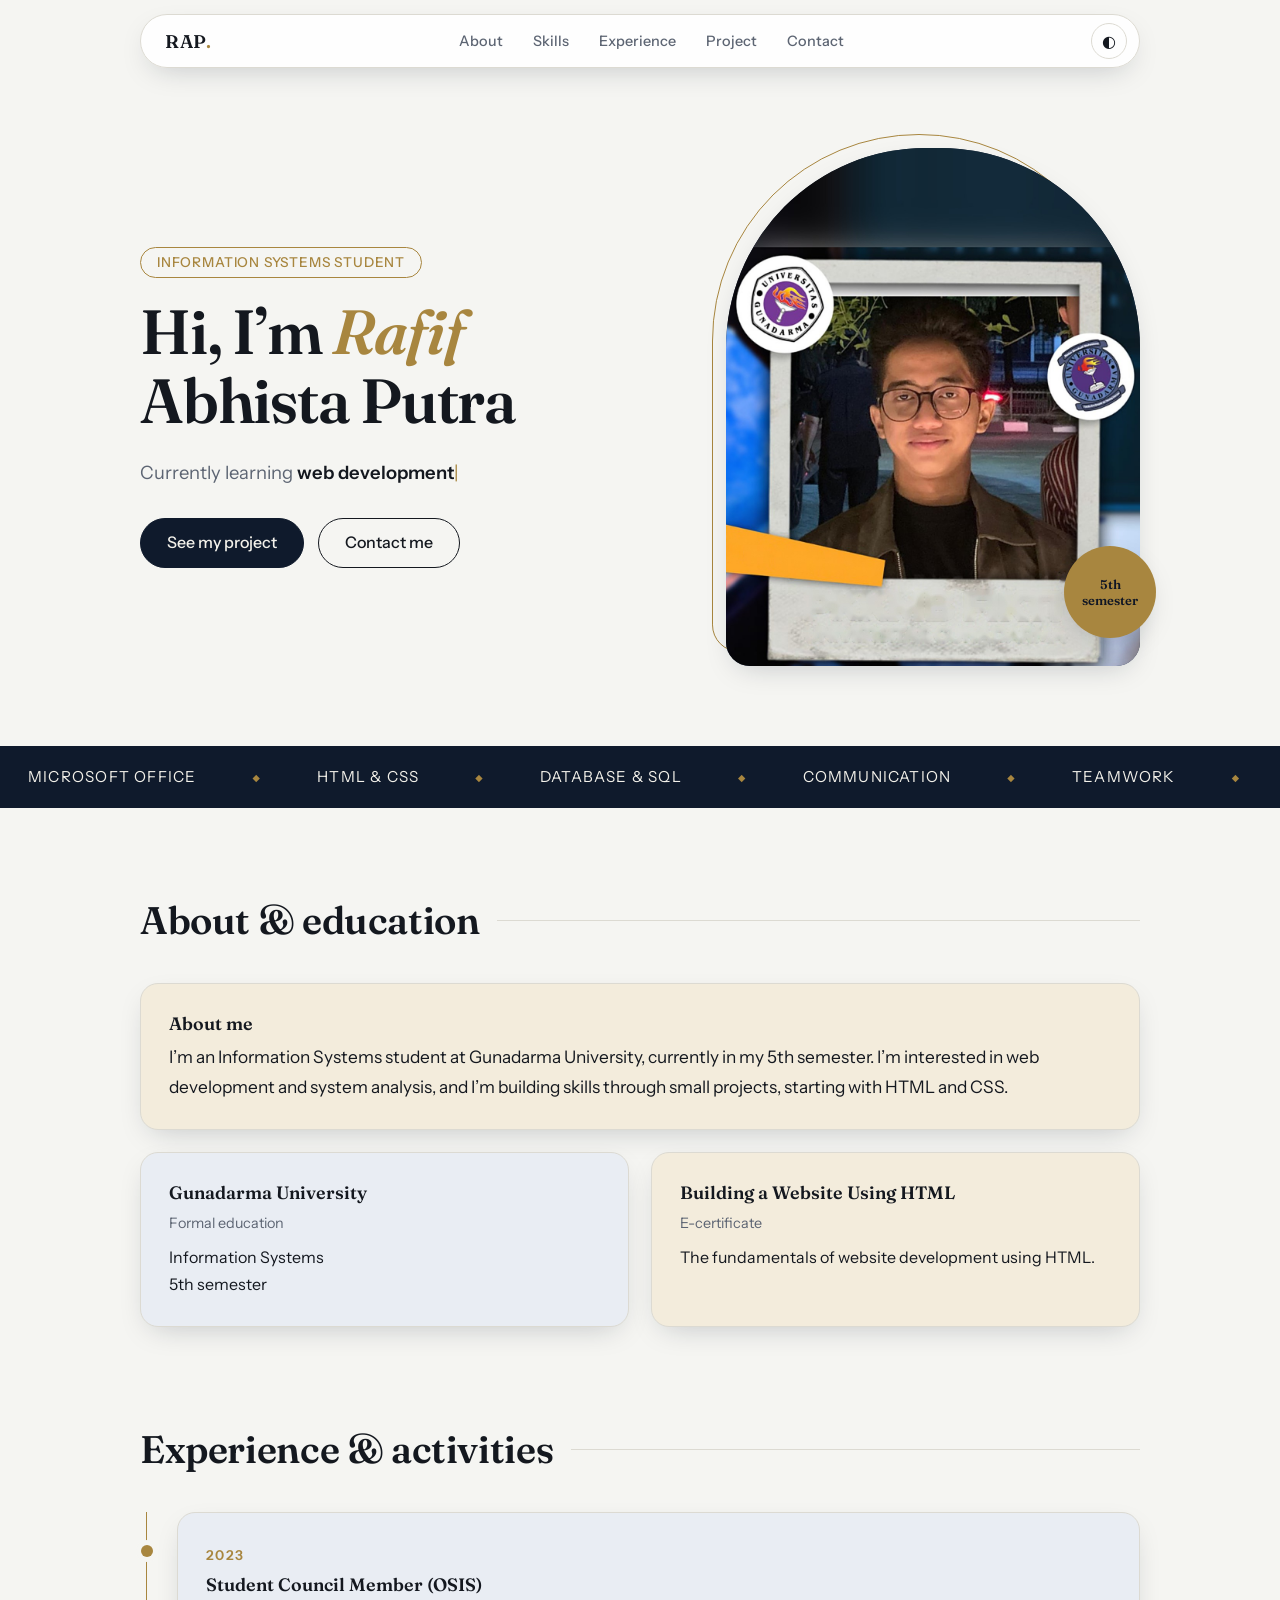
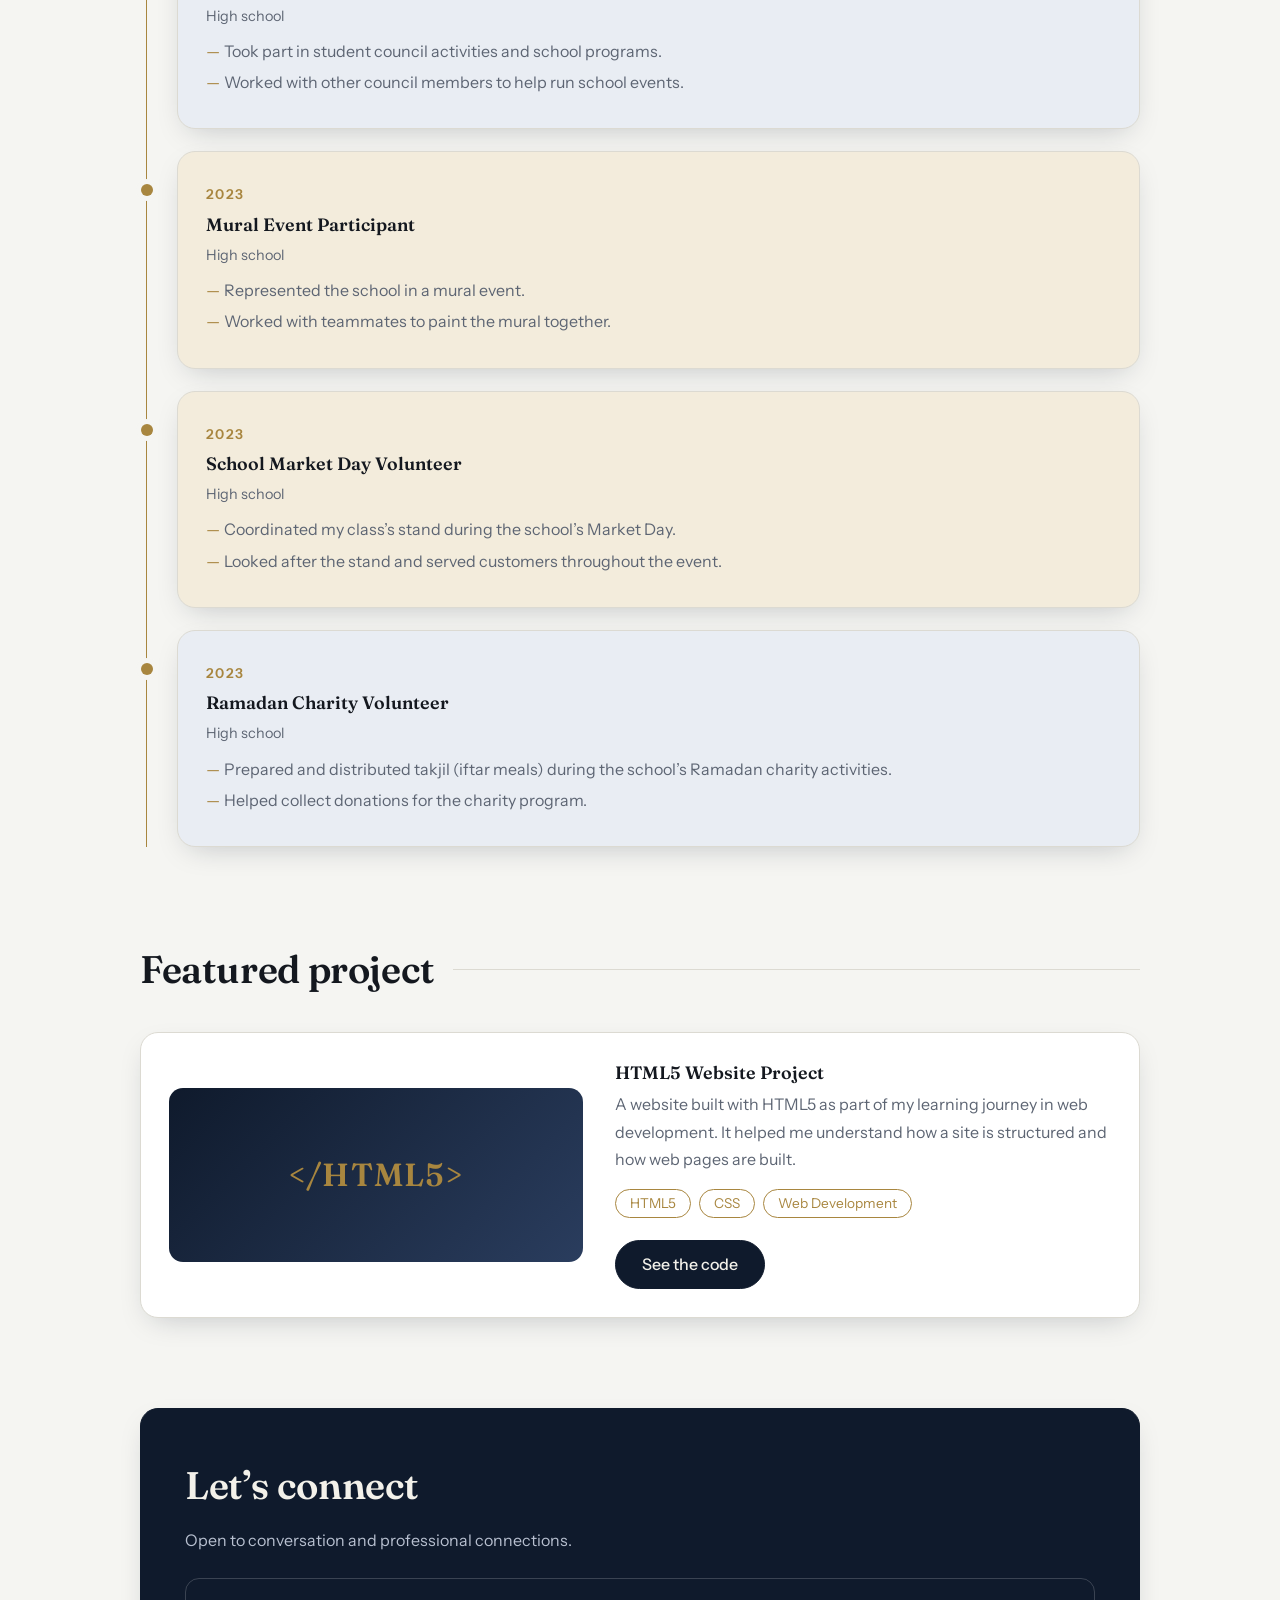
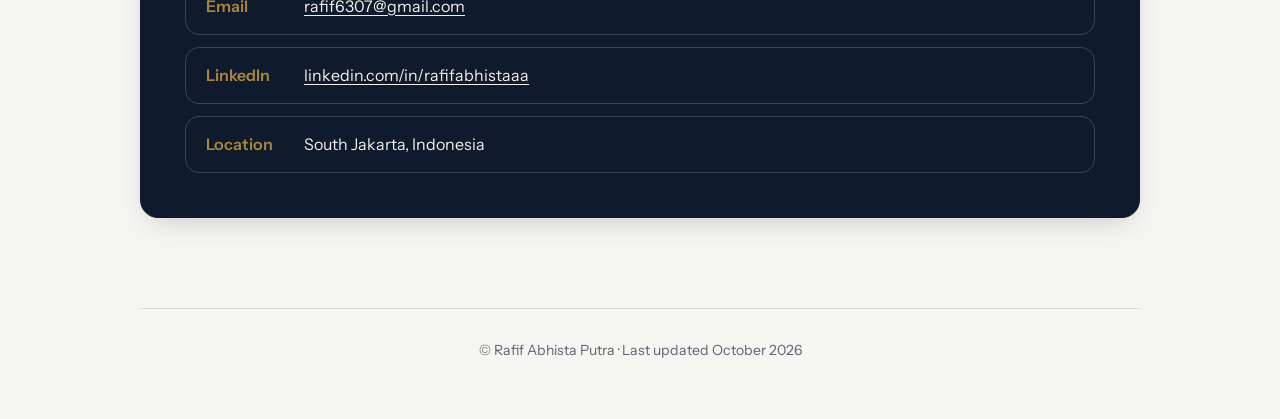
==== commit bce711a7: "Update index.html" ====
--- a/index.html
+++ b/index.html
@@ -39,7 +39,7 @@
     </div>
     <div class="photo">
       <div class="initials">RAP</div>
-      <img src="foto.jpg" alt="Photo of Rafif Abhista Putra" onerror="this.remove()">
+      <img src="foto.jpg?v=2" alt="Photo of Rafif Abhista Putra" onerror="this.remove()">
       <span class="sticker">5th<br>semester</span>
     </div>
   </section>
